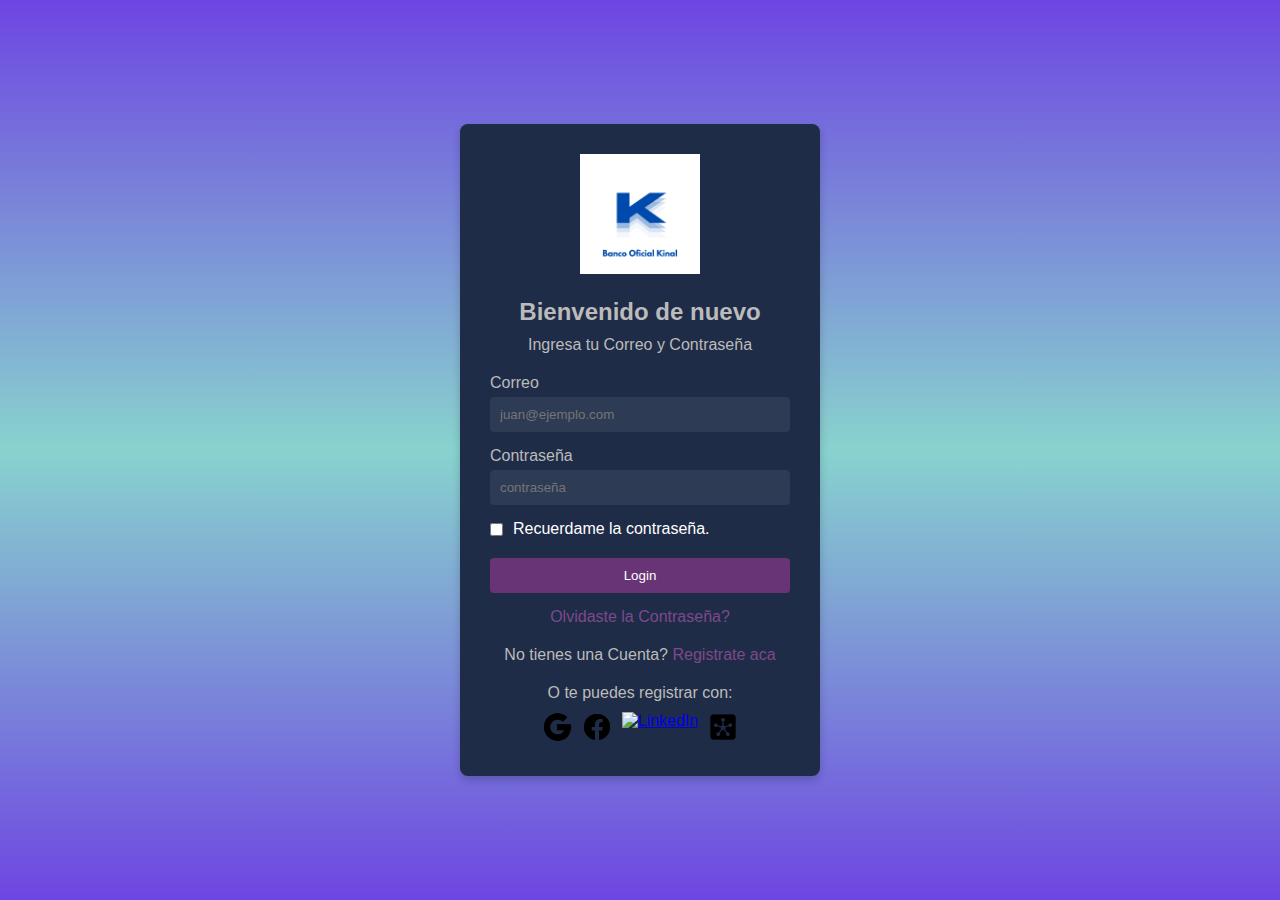
==== andre/index.html @ 218d8425 "Se agrego primera parte del login" ====
<!DOCTYPE html>
<html>
<head>
    <meta charset="UTF-8">
    <title>Login Page</title>
    <link rel="stylesheet" href="index.css">
</head>
<body>
    <div class="container">
        <div class="login-card">
            <div class="logo">
                <img src="LogoAlpha.png" alt="Logo" width="120">
            </div>
            <h2>Bienvenido de nuevo</h2>
            <p>Ingresa tu Correo y Contraseña</p>
            <form>
                <div class="input-group">
                    <label for="email">Correo</label>
                    <input type="email" id="correo" name="correo" placeholder="juan@ejemplo.com">
                </div>
                <div class="input-group">
                    <label for="contraseña">Contraseña</label>
                    <input type="contraseña" id="contraseña" name="contraseña" placeholder="contraseña">
                </div>
                <div class="remember-me">
                    <input type="checkbox" id="remember-me" name="remember-me">
                    <label for="remember-me">Recuerdame la contraseña.</label>
                </div>
                <button type="submit" class="btn">Login</button>
                <a href="#" class="forgot-password">Olvidaste la Contraseña?</a>
            </form>
            <div class="sign-up">
                <p>No tienes una Cuenta? <a href="#">Registrate aca</a></p>
            </div>
            <div class="social-login">
                <p>O te puedes registrar con:</p>
                <div class="social-icons">
                    <a href="#"><img src="Google.png" alt="Google"></a>
                    <a href="#"><img src="Facebook.png" alt="Facebook"></a>
                    <a href="#"><img src="Linkedin.png" alt="LinkedIn"></a>
                    <a href="#"><img src="Hub.png" alt="GitHub"></a>
                </div>
            </div>
        </div>
    </div>
</body>
</html>
---- andre/index.css ----
* {
    box-sizing: border-box;
    margin: 0;
    padding: 0;
    font-family: 'Roboto', sans-serif;
}

body {
    background: linear-gradient(to right, #141E30, #243B55);
    display: flex;
    justify-content: center;
    align-items: center;
    height: 100vh;
    color: white;
}

.container {
    width: 100%;
    max-width: 400px;
}

.login-card {
    background: #1F2C47;
    padding: 30px;
    border-radius: 8px;
    box-shadow: 0 4px 8px rgba(0, 0, 0, 0.2);
    text-align: center;
}

.logo img {
    margin-bottom: 20px;
}

h2 {
    margin-bottom: 10px;
    color: #BBBBBB;
}

p {
    margin-bottom: 20px;
    color: #BBBBBB;
}

.input-group {
    margin-bottom: 15px;
    text-align: left;
}

.input-group label {
    display: block;
    margin-bottom: 5px;
    color: #BBBBBB;
}

.input-group input {
    width: 100%;
    padding: 10px;
    border: none;
    border-radius: 4px;
    background: #2E3B55;
    color: white;
}

.remember-me {
    display: flex;
    align-items: center;
    margin-bottom: 20px;
}

.remember-me input {
    margin-right: 10px;
}

.btn {
    width: 100%;
    padding: 10px;
    border: none;
    border-radius: 4px;
    background: #683475;
    color: white;
    font-weight: 500;
    cursor: pointer;
    transition: background 0.3s;
}

.btn:hover {
    background: #7d498a;
}

.forgot-password {
    display: block;
    margin: 15px 0;
    color: #7d498a;
    text-decoration: none;
}

.sign-up {
    margin: 20px 0;
}

.sign-up a {
    color: #7d498a;
    text-decoration: none;
}

.social-login p {
    margin-bottom: 10px;
    color: #BBBBBB;
}

.social-icons {
    display: flex;
    justify-content: center;
    gap: 10px;
}

.social-icons a img {
    width: 30px;
    height: 30px;
}

body {
    background: linear-gradient(to bottom, #6e45e2, #88d3ce, #6e45e2);
    font-family: Arial, sans-serif;
}

.container {
    max-width: 400px;
    margin: 0 auto;
    padding: 20px;
}
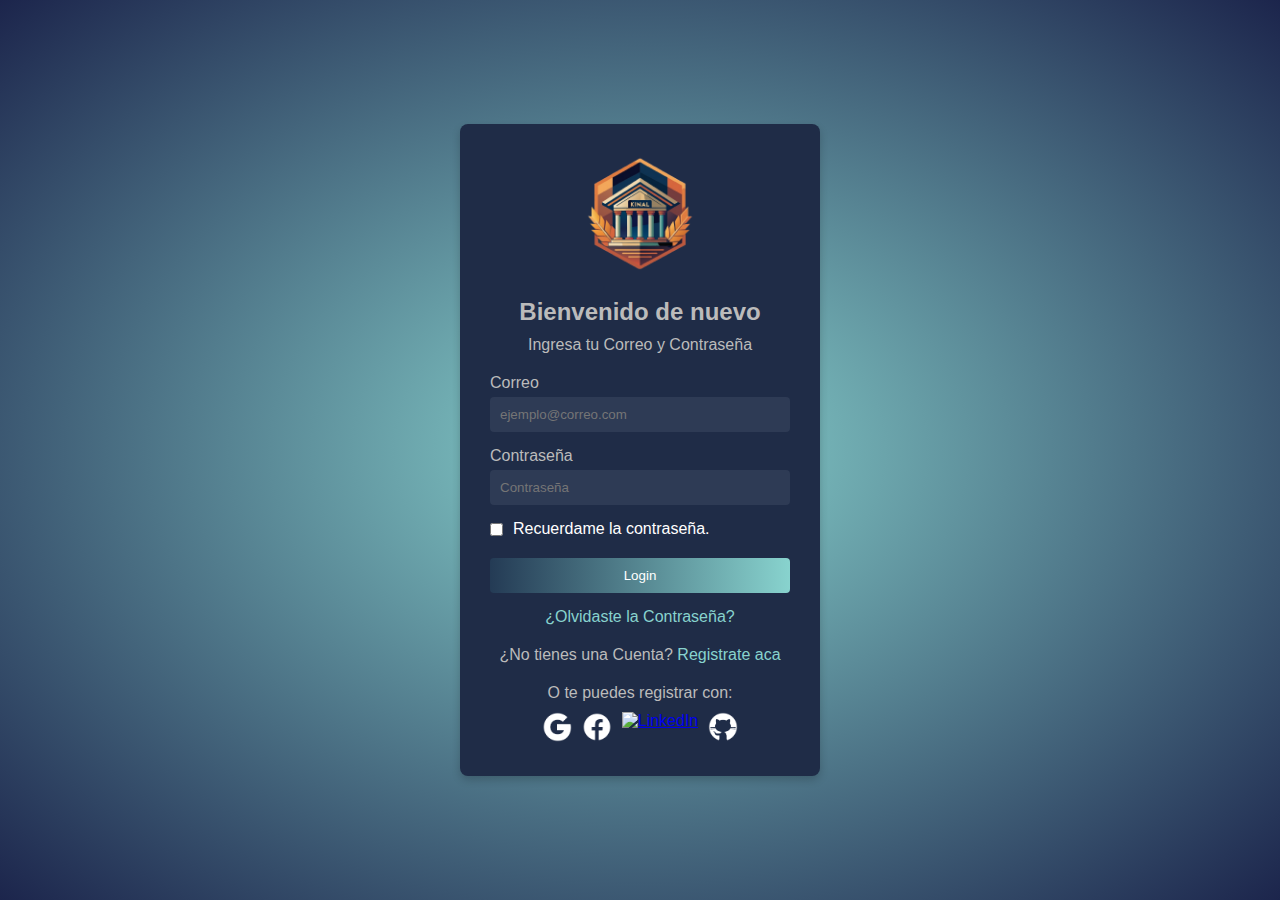
==== commit ac1e814e: "Se agrega index" ====
--- a/andre/index.html
+++ b/andre/index.html
@@ -16,29 +16,37 @@
             <form>
                 <div class="input-group">
                     <label for="email">Correo</label>
-                    <input type="email" id="correo" name="correo" placeholder="juan@ejemplo.com">
+                    <input type="email" id="correo" name="correo" placeholder="ejemplo@correo.com">
                 </div>
                 <div class="input-group">
                     <label for="contraseña">Contraseña</label>
-                    <input type="contraseña" id="contraseña" name="contraseña" placeholder="contraseña">
+                    <input type="password" id="contraseña" name="contraseña" placeholder="Contraseña">
                 </div>
                 <div class="remember-me">
                     <input type="checkbox" id="remember-me" name="remember-me">
                     <label for="remember-me">Recuerdame la contraseña.</label>
                 </div>
                 <button type="submit" class="btn">Login</button>
-                <a href="#" class="forgot-password">Olvidaste la Contraseña?</a>
+                <a href="#" class="forgot-password">¿Olvidaste la Contraseña?</a>
             </form>
             <div class="sign-up">
-                <p>No tienes una Cuenta? <a href="#">Registrate aca</a></p>
+                <p>¿No tienes una Cuenta? <a href="#">Registrate aca</a></p>
             </div>
             <div class="social-login">
                 <p>O te puedes registrar con:</p>
                 <div class="social-icons">
+                    <div>
                     <a href="#"><img src="Google.png" alt="Google"></a>
+                    </div>
+                    <div>
                     <a href="#"><img src="Facebook.png" alt="Facebook"></a>
+                    </div>
+                    <div>
                     <a href="#"><img src="Linkedin.png" alt="LinkedIn"></a>
+                    </div>
+                    <div>
                     <a href="#"><img src="Hub.png" alt="GitHub"></a>
+                    </div>
                 </div>
             </div>
         </div>
--- a/andre/index.css
+++ b/andre/index.css
@@ -76,7 +76,7 @@
     padding: 10px;
     border: none;
     border-radius: 4px;
-    background: #683475;
+    background:linear-gradient(to right, #243B55, #88d3ce);
     color: white;
     font-weight: 500;
     cursor: pointer;
@@ -84,13 +84,13 @@
 }
 
 .btn:hover {
-    background: #7d498a;
+    background: linear-gradient(to left, #243B55, #88d3ce);
 }
 
 .forgot-password {
     display: block;
     margin: 15px 0;
-    color: #7d498a;
+    color: #88d3ce;
     text-decoration: none;
 }
 
@@ -99,7 +99,7 @@
 }
 
 .sign-up a {
-    color: #7d498a;
+    color: #88d3ce;
     text-decoration: none;
 }
 
@@ -117,10 +117,11 @@
 .social-icons a img {
     width: 30px;
     height: 30px;
+    
 }
 
 body {
-    background: linear-gradient(to bottom, #6e45e2, #88d3ce, #6e45e2);
+    background: radial-gradient(#88d3ce, #1c254c);
     font-family: Arial, sans-serif;
 }
 
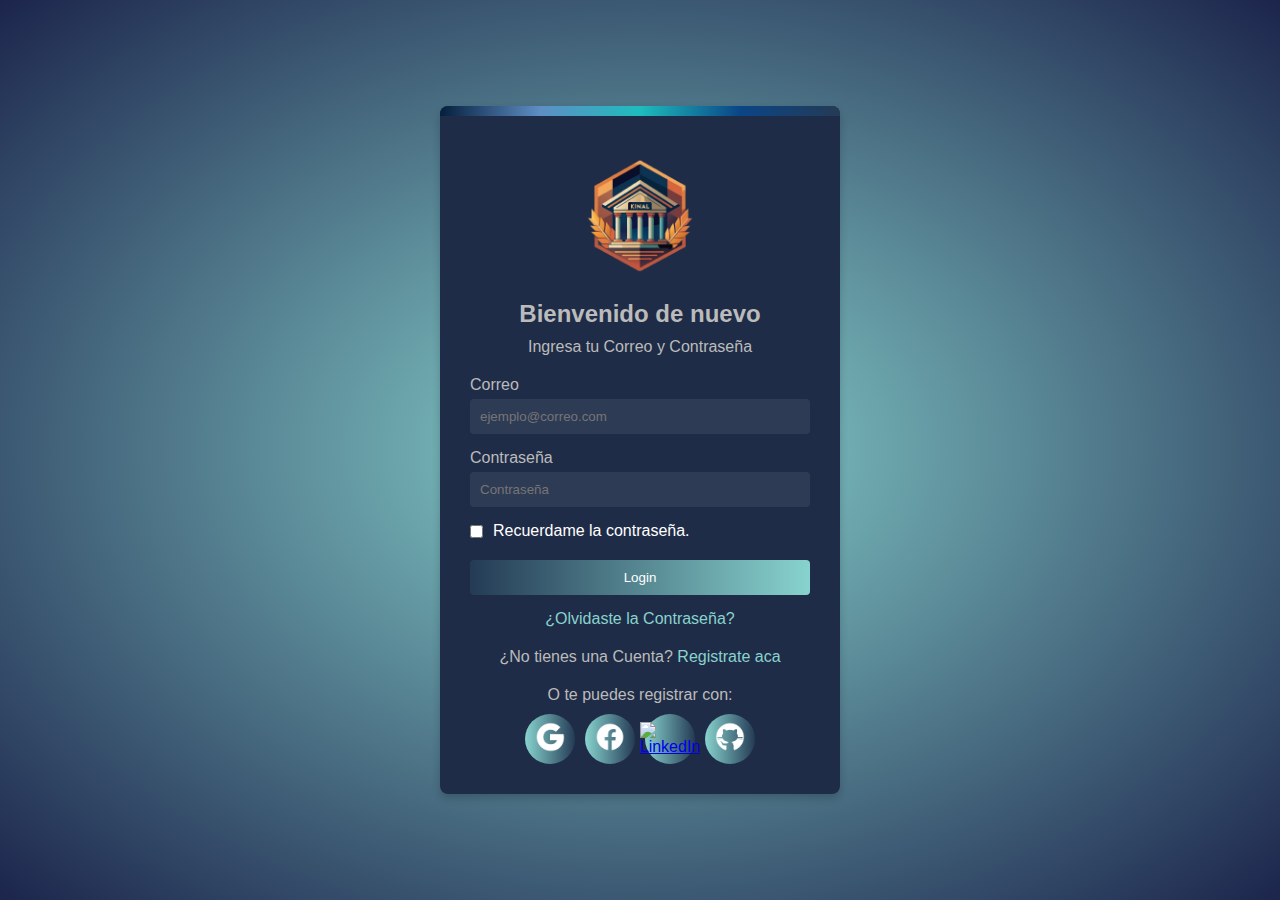
==== commit d5a7b6ee: "Se agrega ultima parte del login" ====
--- a/andre/index.html
+++ b/andre/index.html
@@ -2,12 +2,14 @@
 <html>
 <head>
     <meta charset="UTF-8">
-    <title>Login Page</title>
+    <title>Banco Oficial Kinal</title>
     <link rel="stylesheet" href="index.css">
+    <link rel="icon" href="LogoAlpha.png" type="image/LogoAlpha.png">
 </head>
 <body>
     <div class="container">
         <div class="login-card">
+            <div class="header-gradient"></div>
             <div class="logo">
                 <img src="LogoAlpha.png" alt="Logo" width="120">
             </div>
@@ -35,23 +37,21 @@
             <div class="social-login">
                 <p>O te puedes registrar con:</p>
                 <div class="social-icons">
-                    <div>
+                    <div class="iconogoogle">
                     <a href="#"><img src="Google.png" alt="Google"></a>
                     </div>
-                    <div>
+                    <div class="iconofacebook">
                     <a href="#"><img src="Facebook.png" alt="Facebook"></a>
                     </div>
-                    <div>
+                    <div class="iconolinkedin">
                     <a href="#"><img src="Linkedin.png" alt="LinkedIn"></a>
                     </div>
-                    <div>
+                    <div class="iconohub">
                     <a href="#"><img src="Hub.png" alt="GitHub"></a>
                     </div>
-                </div>
+                </div>  
             </div>
         </div>
     </div>
 </body>
 </html>
-
-
--- a/andre/index.css
+++ b/andre/index.css
@@ -6,12 +6,13 @@
 }
 
 body {
-    background: linear-gradient(to right, #141E30, #243B55);
+    background: radial-gradient(#88d3ce, #1c254c);
     display: flex;
     justify-content: center;
     align-items: center;
     height: 100vh;
     color: white;
+    font-family: Arial, sans-serif;
 }
 
 .container {
@@ -25,10 +26,23 @@
     border-radius: 8px;
     box-shadow: 0 4px 8px rgba(0, 0, 0, 0.2);
     text-align: center;
+    position: relative;
+}
+
+.login-card .header-gradient {
+    position: absolute;
+    top: 0;
+    left: 0;
+    width: 100%;
+    height: 10px;
+    border-top-left-radius: 8px;
+    border-top-right-radius: 8px;
+    background: linear-gradient(to right, #051f3d, #5e8ec4, #1ebdbd, #0b4586, #243B55);
 }
 
 .logo img {
     margin-bottom: 20px;
+    margin-top: 20px;
 }
 
 h2 {
@@ -76,7 +90,7 @@
     padding: 10px;
     border: none;
     border-radius: 4px;
-    background:linear-gradient(to right, #243B55, #88d3ce);
+    background: linear-gradient(to right, #243B55, #88d3ce);
     color: white;
     font-weight: 500;
     cursor: pointer;
@@ -117,18 +131,47 @@
 .social-icons a img {
     width: 30px;
     height: 30px;
-    
 }
 
-body {
-    background: radial-gradient(#88d3ce, #1c254c);
-    font-family: Arial, sans-serif;
+.iconogoogle{
+    display: flex;
+    justify-content: center;
+    align-items: center;
+    width: 50px;
+    height: 50px;
+    border-radius: 50%;
+    background: linear-gradient(to left, #243B55, #88d3ce);
+    transition: background-color 0.3s;
 }
 
-.container {
-    max-width: 400px;
-    margin: 0 auto;
-    padding: 20px;
+.iconofacebook {
+    display: flex;
+    justify-content: center;
+    align-items: center;
+    width: 50px;
+    height: 50px;
+    border-radius: 50%;
+    background: linear-gradient(to left, #243B55, #88d3ce);
+    transition: background-color 0.3s;
+}
+.iconolinkedin {
+    display: flex;
+    justify-content: center;
+    align-items: center;
+    width: 50px;
+    height: 50px;
+    border-radius: 50%;
+    background: linear-gradient(to left, #243B55, #88d3ce);
+    transition: background-color 0.3s;
 }
 
-
+.iconohub {
+    display: flex;
+    justify-content: center;
+    align-items: center;
+    width: 50px;
+    height: 50px;
+    border-radius: 50%;
+    background: linear-gradient(to left, #243B55, #88d3ce);
+    transition: background-color 0.3s;
+}
